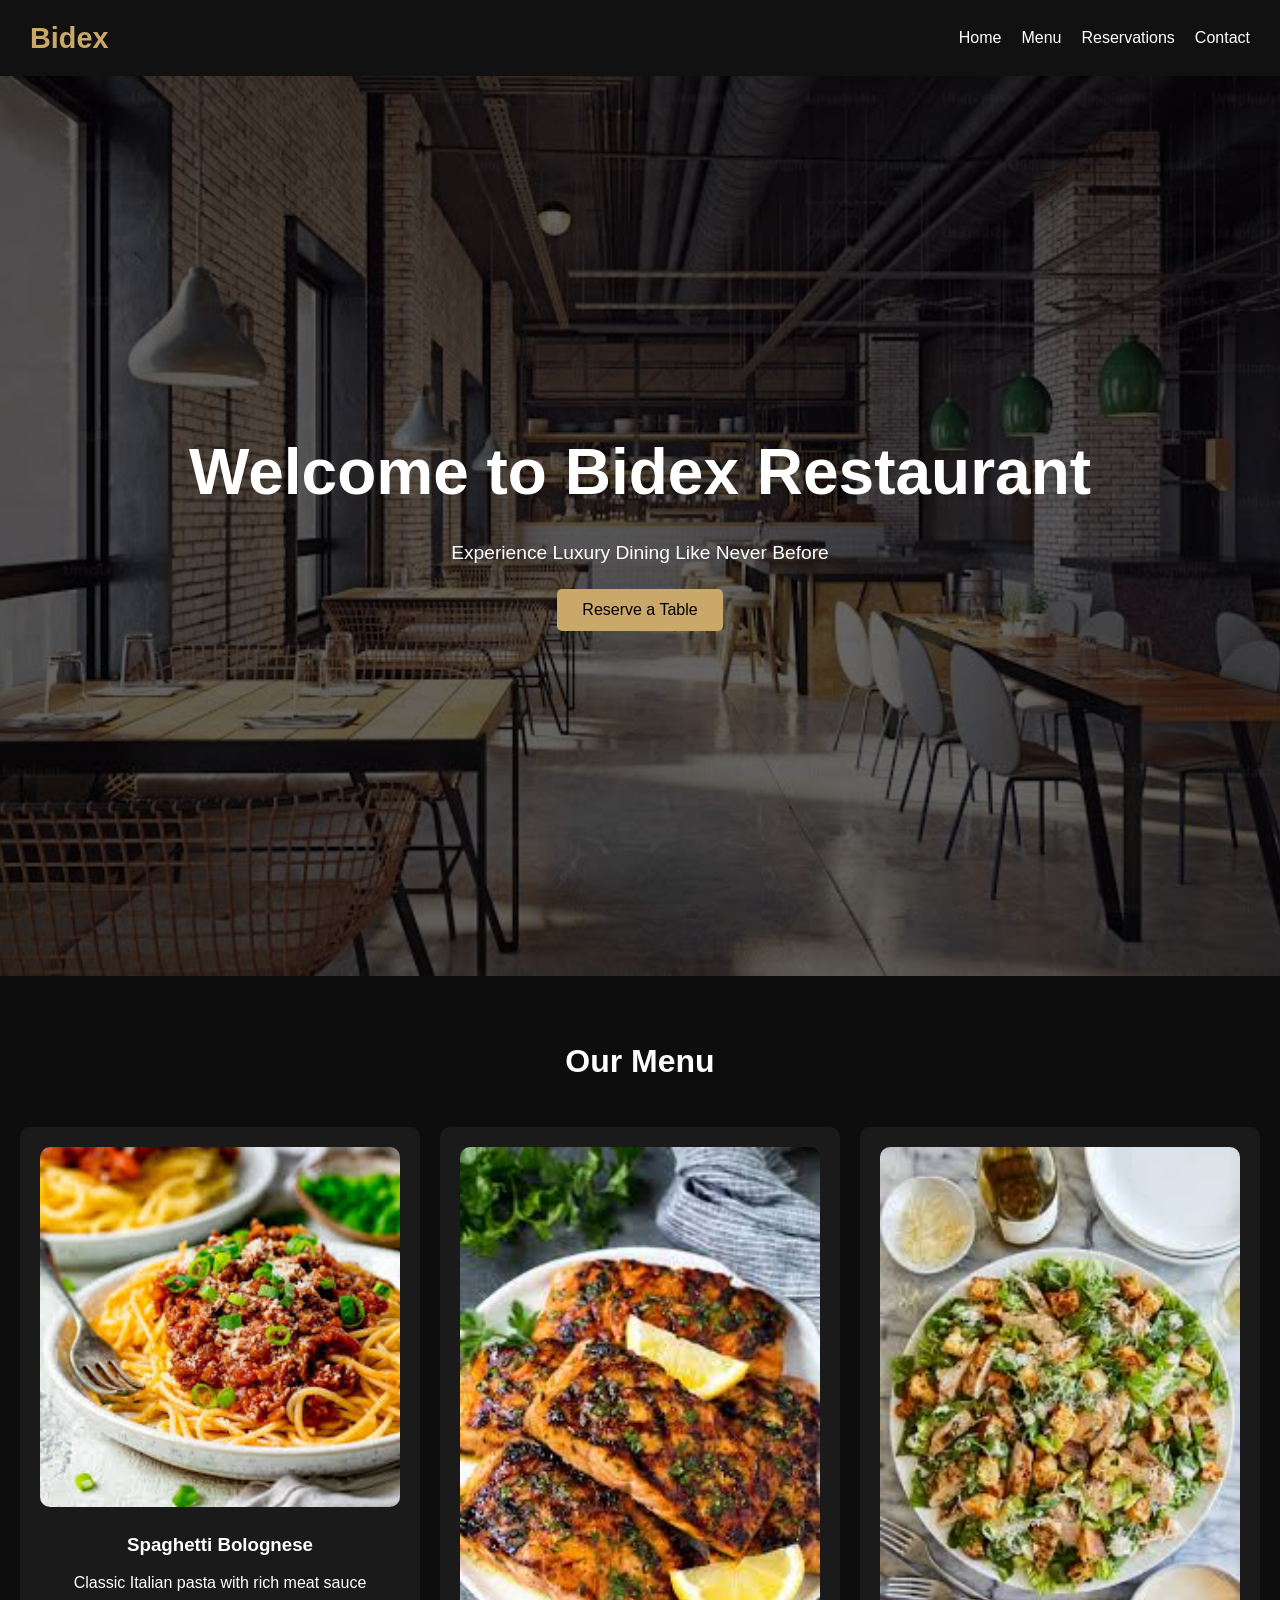
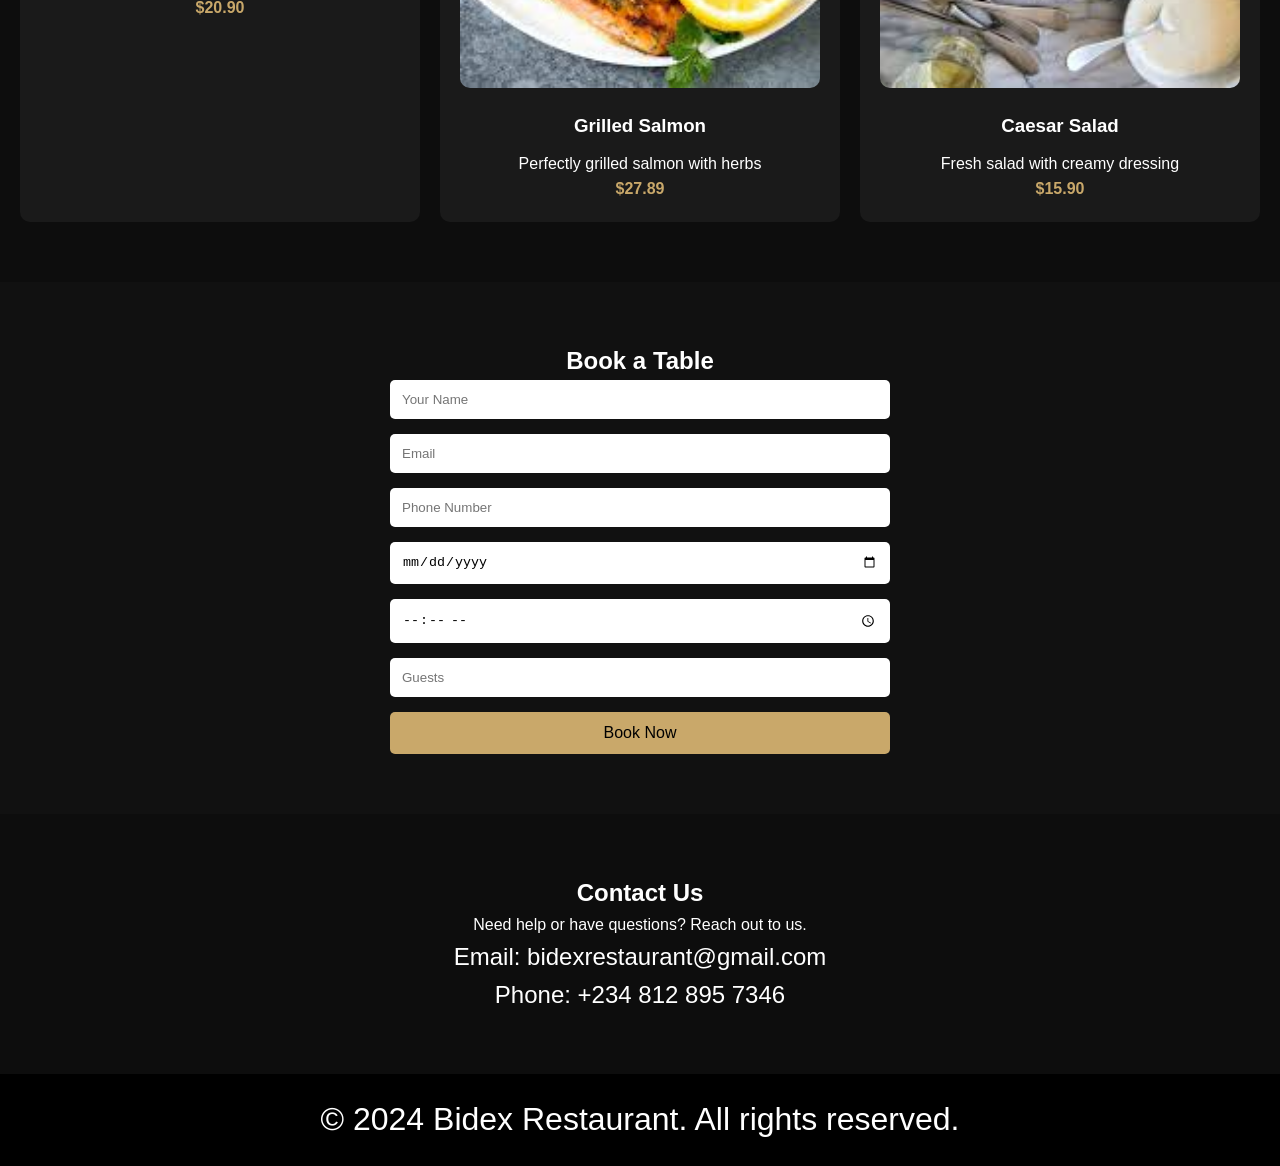
==== index.html @ bcc0c27c "Add files via upload" ====
<!DOCTYPE html>
<html lang="en">
<head>
<meta charset="UTF-8">
<meta name="viewport" content="width=device-width, initial-scale=1.0">
<title>Bidex Restaurant</title>
<link rel="stylesheet" href="style.css">
</head>

<body>

<!-- NAVBAR -->
<header>
<nav class="navbar">
<div class="logo">Bidex</div>

<ul class="nav-links">
<li><a href="#home">Home</a></li>
<li><a href="#menu">Menu</a></li>
<li><a href="#reservation">Reservations</a></li>
<li><a href="#contact">Contact</a></li>
</ul>

<div class="menu-toggle">&#9776;</div>
</nav>
</header>

<!-- HERO -->
<section id="home" class="hero">
<div class="overlay"></div>
<div class="hero-content">
<h1>Welcome to Bidex Restaurant</h1>
<p>Experience Luxury Dining Like Never Before</p>
<button class="btn">Reserve a Table</button>
</div>
</section>

<!-- MENU -->
<section id="menu" class="menu">
<h2>Our Menu</h2>

<div class="menu-container">

<div class="menu-card">
<img src="./IMG/spaghetti bongolese.jpeg">
<h3>Spaghetti Bolognese</h3>
<p>Classic Italian pasta with rich meat sauce</p>
<span>$20.90</span>
</div>

<div class="menu-card">
<img src="./IMG/grilled sakmon.jpeg">
<h3>Grilled Salmon</h3>
<p>Perfectly grilled salmon with herbs</p>
<span>$27.89</span>
</div>

<div class="menu-card">
<img src="./IMG/cesear salad.jpeg">
<h3>Caesar Salad</h3>
<p>Fresh salad with creamy dressing</p>
<span>$15.90</span>
</div>

</div>
</section>

<!-- RESERVATION -->
<section id="reservation" class="reservation">
<h2>Book a Table</h2>

<form class="reservation-form">
<input type="text" placeholder="Your Name" required>
<input type="email" placeholder="Email" required>
<input type="tel" placeholder="Phone Number" required>

<input type="date" required>
<input type="time" required>
<input type="number" placeholder="Guests" min="1" required>

<button type="submit" class="btn">Book Now</button>
</form>
</section>

<!-- CONTACT -->
<section id="contact" class="contact">
<h2>Contact Us</h2>
<p>Need help or have questions? Reach out to us.</p>

<div class="contact-info">
<p>Email: bidexrestaurant@gmail.com</p>
<p>Phone: +234 812 895 7346</p>
</div>
</section>

<!-- FOOTER -->
<footer>
<p>&copy; 2024 Bidex Restaurant. All rights reserved.</p>
</footer>

<script src="index.js"></script>
</body>
</html>
---- style.css ----
/* RESET */
* {
    margin: 0;
    padding: 0;
    box-sizing: border-box;
}

body {
    font-family: 'Segoe UI', sans-serif;
    background-color: #0d0d0d;
    color: #fff;
    line-height: 1.6;
}

/* NAVBAR */
.navbar {
    display: flex;
    justify-content: space-between;
    align-items: center;
    padding: 15px 30px;
    background: #111;
    position: sticky;
    top: 0;
    z-index: 1000;
}

.logo {
    font-size: 1.8rem;
    color: #c9a86a;
    font-weight: bold;
}

.nav-links {
    display: flex;
    list-style: none;
    gap: 20px;
}

.nav-links a {
    text-decoration: none;
    color: #fff;
    transition: 0.3s;
}

.nav-links a:hover {
    color: #c9a86a;
}

.menu-toggle {
    display: none;
    font-size: 2rem;
    cursor: pointer;
}

/* HERO */
.hero {
    height: 100vh;
    background: url("./IMG/Restaurant1.jpeg") no-repeat center/cover;
    position: relative;
    display: flex;
    align-items: center;
    justify-content: center;
    text-align: center;
}

.overlay {
    position: absolute;
    width: 100%;
    height: 100%;
    background: rgba(0,0,0,0.6);
}

.hero-content {
    position: relative;
    z-index: 2;
}

.hero h1 {
    font-size: 3rem;
    margin-bottom: 15px;
}

.hero p {
    font-size: 1.2rem;
    margin-bottom: 20px;
}

.btn {
    background: #c9a86a;
    border: none;
    padding: 12px 25px;
    color: #000;
    font-size: 1rem;
    cursor: pointer;
    border-radius: 5px;
    transition: 0.3s;
}

.btn:hover {
    background: #e6c78c;
}

/* MENU */
.menu {
    padding: 60px 20px;
    text-align: center;
}

.menu h2 {
    margin-bottom: 40px;
    font-size: 2rem;
}

.menu-container {
    display: grid;
    grid-template-columns: 1fr;
    gap: 20px;
}

.menu-card {
    background: #1a1a1a;
    padding: 20px;
    border-radius: 10px;
    transition: 0.3s;
}

.menu-card img {
    width: 100%;
    border-radius: 10px;
    margin-bottom: 15px;
    transition: 0.3s;
}

.menu-card:hover img {
    transform: scale(1.05);
}

.menu-card h3 {
    margin-bottom: 10px;
}

.menu-card span {
    color: #c9a86a;
    font-weight: bold;
}

/* RESERVATION */
.reservation {
    padding: 60px 20px;
    background: #111;
    text-align: center;
}

.reservation-form {
    max-width: 500px;
    margin: auto;
    display: flex;
    flex-direction: column;
    gap: 15px;
}

.reservation-form input {
    padding: 12px;
    border: none;
    border-radius: 5px;
}

/* CONTACT */
.contact {
    padding: 60px 20px;
    text-align: center;
}
.contact-info{
   font-size: clamp(1rem, 2.5vw, 1.5rem);
}
/* FOOTER */
footer {
    text-align: center;
    padding: 20px;
    background: #000;
 
}
footer p{
       font-size: 2rem;
}

/* RESPONSIVE */
@media (min-width: 768px) {
    .menu-container {
        grid-template-columns: repeat(2, 1fr);
    }

    .hero h1 {
        font-size: 4rem;
    }
}

@media (min-width: 1024px) {
    .menu-container {
        grid-template-columns: repeat(3, 1fr);
    }
}

/* MOBILE NAV */
@media (max-width: 768px) {
    .nav-links {
        position: absolute;
        top: 70px;
        right: 0;
        background: #111;
        flex-direction: column;
        width: 200px;
        display: none;
        padding: 20px;
    }

    .nav-links.active {
        display: flex;
    }

    .menu-toggle {
        display: block;
    }
}
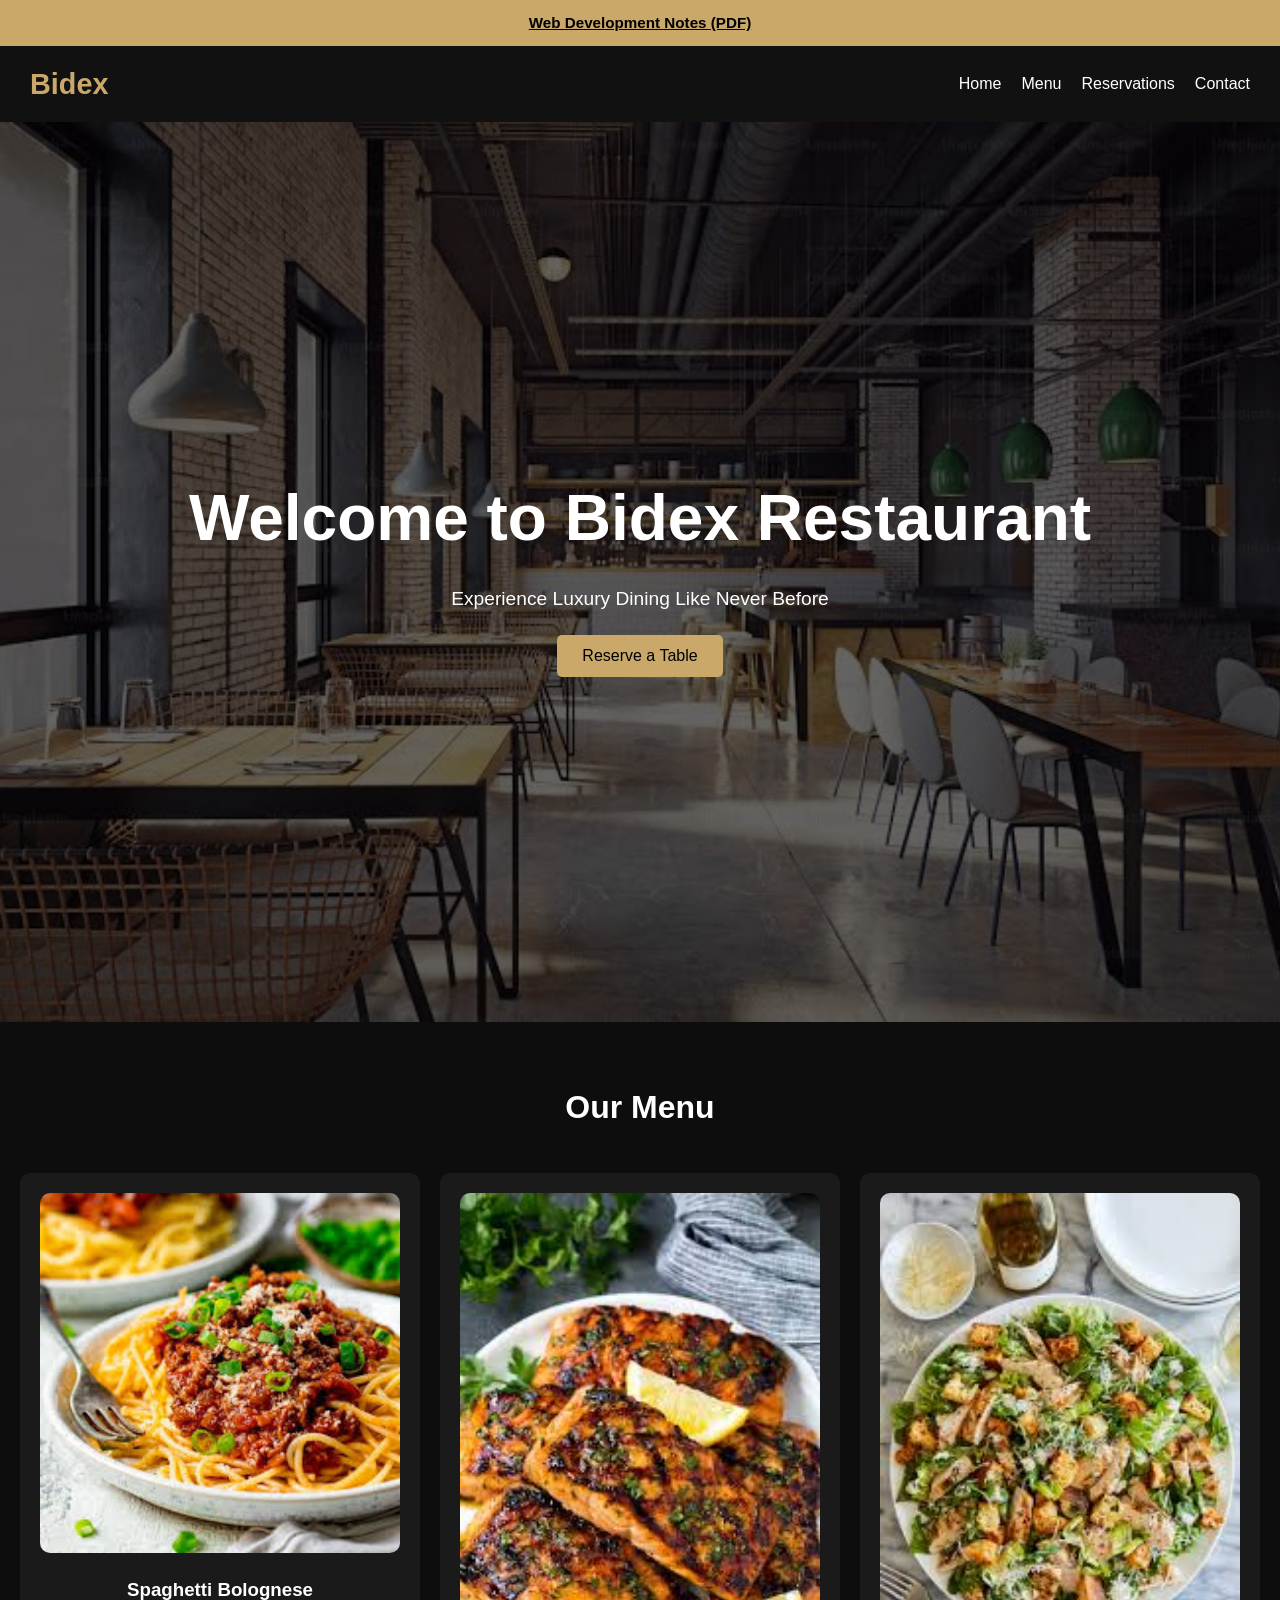
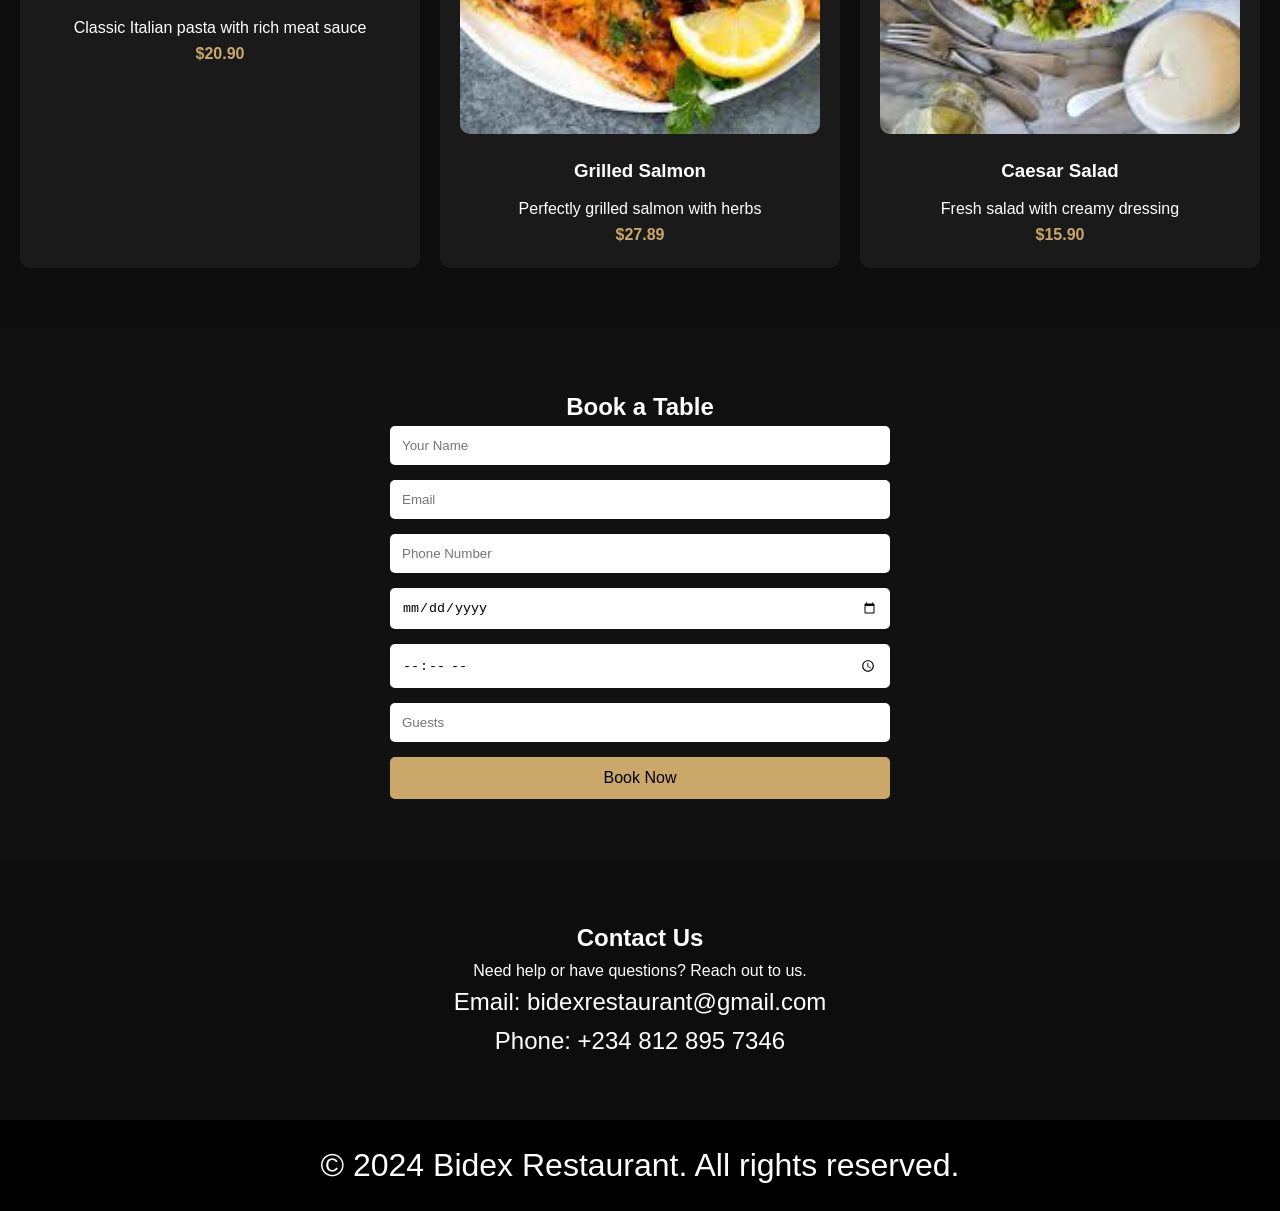
==== commit f6b4656b: "Add files via upload" ====
--- a/index.html
+++ b/index.html
@@ -8,7 +8,9 @@
 </head>
 
 <body>
-
+<div class="top-banner">
+<a class="footer-link" href="docs/Web_Development_Technologies_Notes_HTML_CSS_JavaScript_PHP.pdf" target="_blank" rel="noopener">Web Development Notes (PDF)</a>
+</div>
 <!-- NAVBAR -->
 <header>
 <nav class="navbar">
--- a/style.css
+++ b/style.css
@@ -11,7 +11,23 @@
     color: #fff;
     line-height: 1.6;
 }
-
+/* TOP BANNER */
+.top-banner {
+    background: #c9a86a;
+    text-align: center;
+    padding: 10px 15px;
+}
+
+.top-banner a {
+    color: #000;
+    font-weight: 600;
+    font-size: 0.95rem;
+    text-decoration: underline;
+}
+
+.top-banner a:hover {
+    color: #333;
+}
 /* NAVBAR */
 .navbar {
     display: flex;
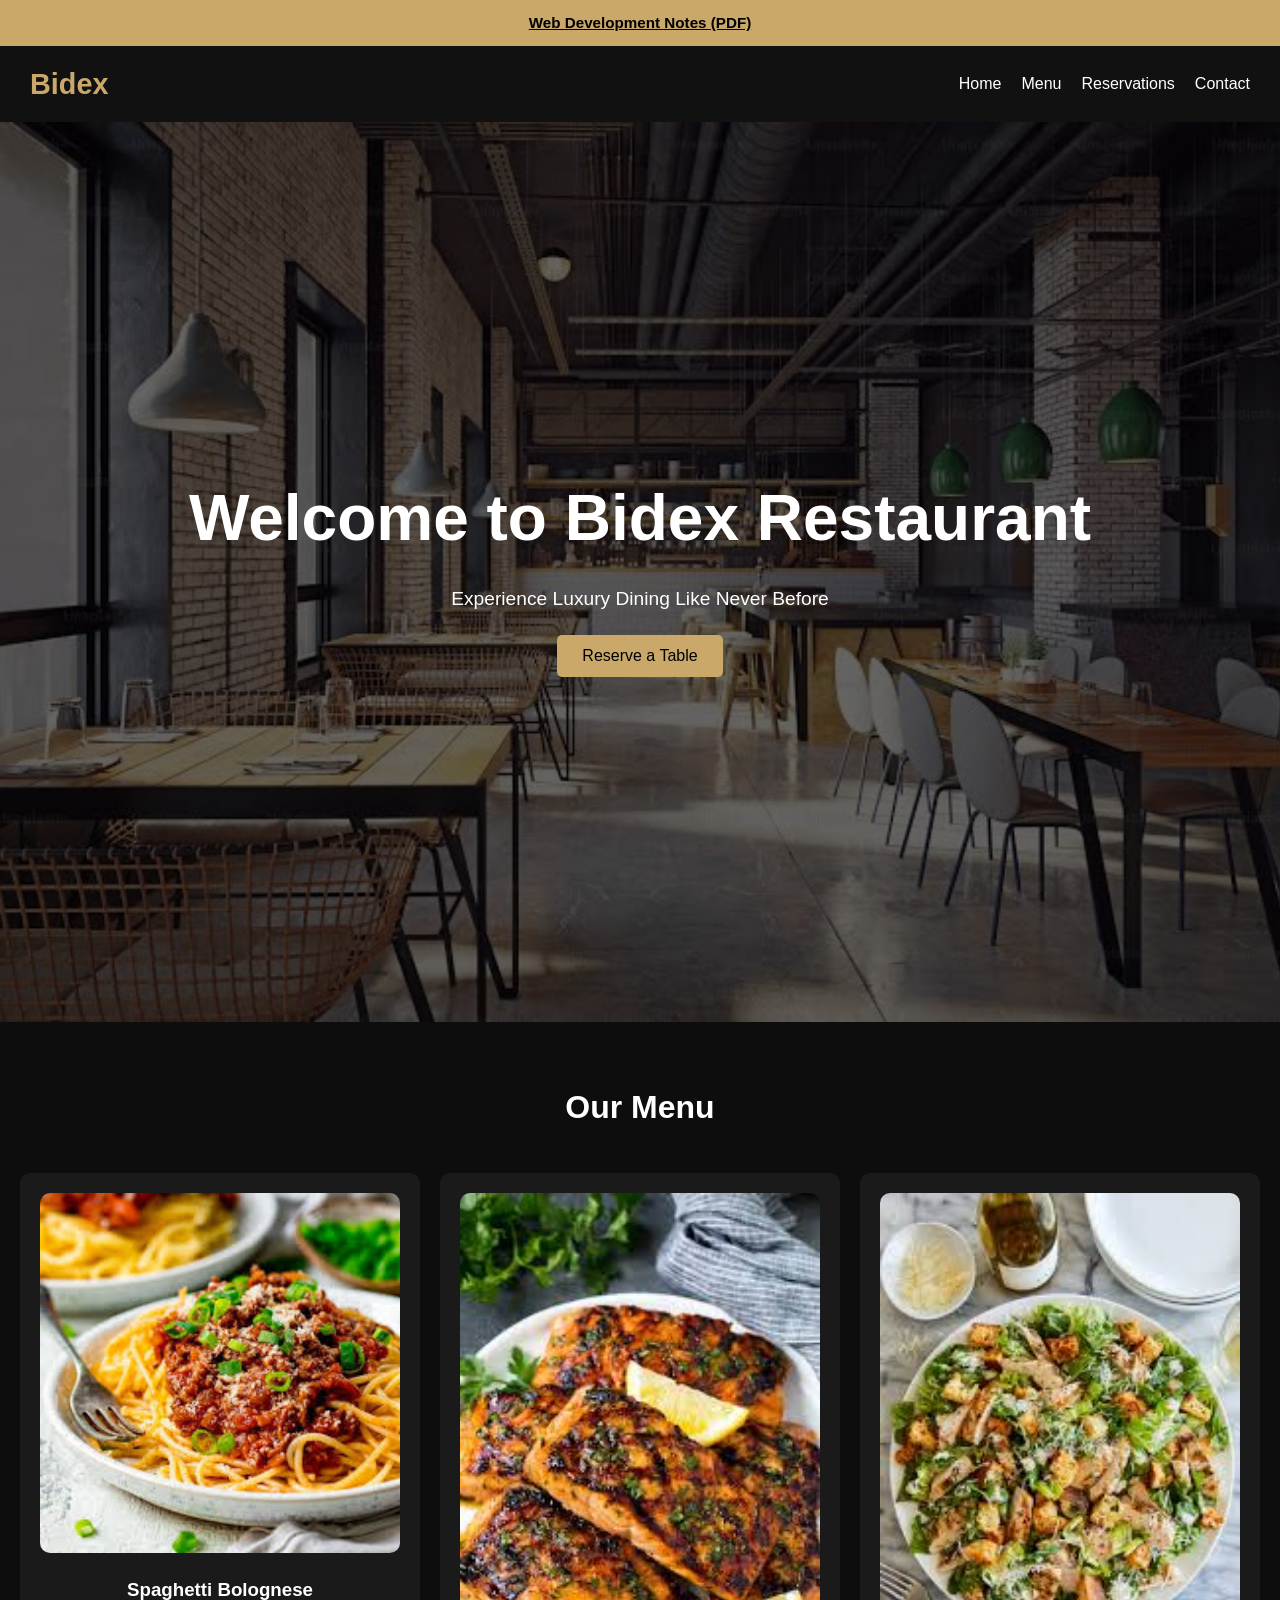
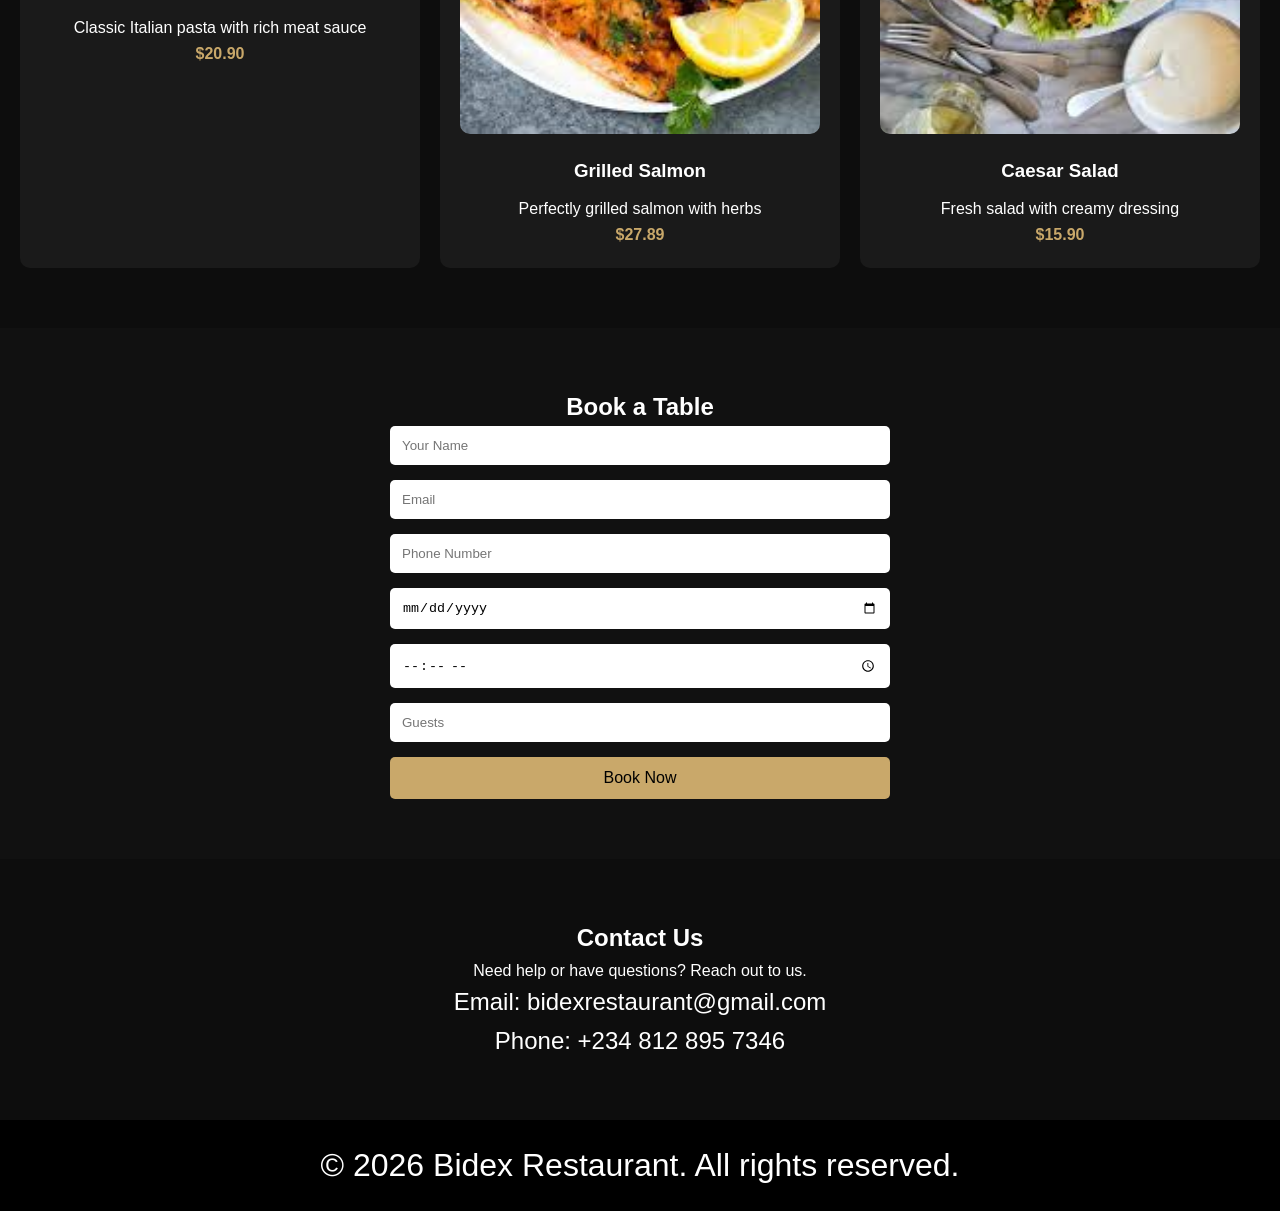
==== commit ad6e5170: "Update index.html" ====
--- a/index.html
+++ b/index.html
@@ -97,9 +97,9 @@
 
 <!-- FOOTER -->
 <footer>
-<p>&copy; 2024 Bidex Restaurant. All rights reserved.</p>
+<p>&copy; 2026 Bidex Restaurant. All rights reserved.</p>
 </footer>
 
 <script src="index.js"></script>
 </body>
-</html>+</html>
